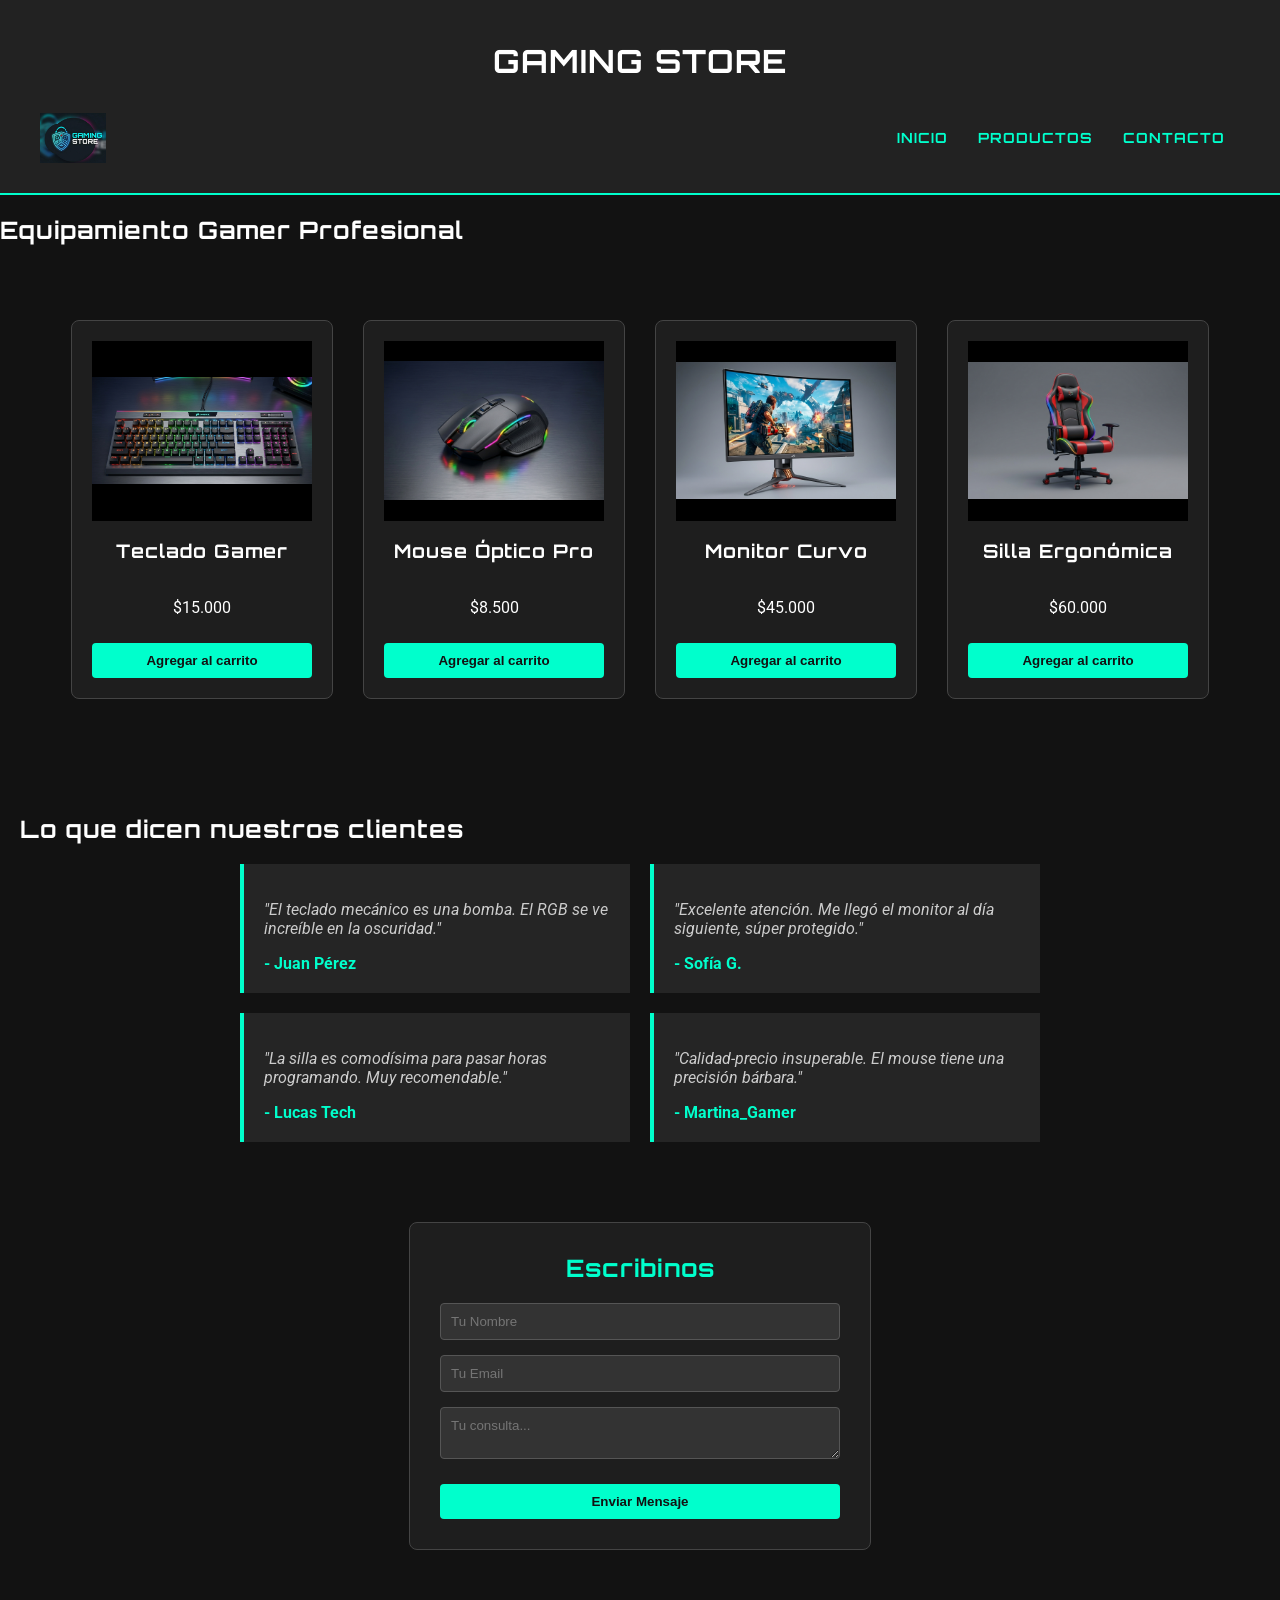
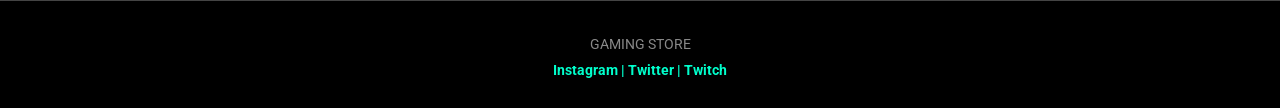
==== index.html @ 48568180 "Pre-entrega" ====
<!DOCTYPE html>
<html lang="es">
<head>
    <meta charset="UTF-8">
    <meta name="viewport" content="width=device-width, initial-scale=1.0">
    <title>GAMING STORE</title>
    <link rel="preconnect" href="https://fonts.googleapis.com">
<link rel="preconnect" href="https://fonts.gstatic.com" crossorigin>
<link href="https://fonts.googleapis.com/css2?family=Orbitron:wght@400;700&family=Roboto:wght@400;700&display=swap" rel="stylesheet">
    <link rel="stylesheet" href="estilo.css">
</head>
<body>

    <header>
        <h1>GAMING STORE</h1>
        <nav>
            <a href="#inicio" class="logo-link">
        <img src="img/logo.png" alt="Gaming Store Logo" class="logo-img">
    </a>
    <ul>
        <li><a href="#inicio">Inicio</a></li>
        <li><a href="#catalogo">Productos</a></li>
        <li><a href="#contacto">Contacto</a></li>
    </ul>
</nav>
    </header>

    <main>
       <section id="catalogo">
    <h2>Equipamiento Gamer Profesional</h2>
    
    <div class="contenedor-productos">
        <!-- Tarjeta 1 -->
        <article class="producto">
            <img src="img/teclado.png" alt="Teclado Gamer">
            <h3>Teclado Gamer</h3>
            <p class="precio">$15.000</p>
            <button class="btn-comprar">Agregar al carrito</button>
        </article>

        <!-- Tarjeta 2 -->
        <article class="producto">
            <img src="img/mouse.png" alt="Mouse Gamer">
            <h3>Mouse Óptico Pro</h3>
            <p class="precio">$8.500</p>
            <button class="btn-comprar">Agregar al carrito</button>
        </article>

        <!-- Tarjeta 3 -->
        <article class="producto">
            <img src="img/monitor.png" alt="Monitor Gamer">
            <h3>Monitor Curvo</h3>
            <p class="precio">$45.000</p>
            <button class="btn-comprar">Agregar al carrito</button>
        </article>

        <!-- Tarjeta 4 -->
        <article class="producto">
            <img src="img/silla.png" alt="Silla Gamer">
            <h3>Silla Ergonómica</h3>
            <p class="precio">$60.000</p>
            <button class="btn-comprar">Agregar al carrito</button>
        </article>
    </div>
</section>
        </section>

        <section id="resenas">
    <h2>Lo que dicen nuestros clientes</h2>
    <div class="grid-resenas">
        <article class="resena">
            <p>"El teclado mecánico es una bomba. El RGB se ve increíble en la oscuridad."</p>
            <span>- Juan Pérez</span>
        </article>
        <article class="resena">
            <p>"Excelente atención. Me llegó el monitor al día siguiente, súper protegido."</p>
            <span>- Sofía G.</span>
        </article>
        <article class="resena">
            <p>"La silla es comodísima para pasar horas programando. Muy recomendable."</p>
            <span>- Lucas Tech</span>
        </article>
        <article class="resena">
            <p>"Calidad-precio insuperable. El mouse tiene una precisión bárbara."</p>
            <span>- Martina_Gamer</span>
        </article>
    </div>
</section>

        <section id="contacto">
    <h2>Escribinos</h2>
    <form action="https://formspree.io/f/mwvyyapr" method="POST">
    <input type="text" name="nombre" placeholder="Tu Nombre" required>
    <input type="email" name="email" placeholder="Tu Email" required>
    <textarea name="mensaje" placeholder="Tu consulta..."></textarea>
    <button type="submit" class="btn-comprar">Enviar Mensaje</button>
</form>
</section>
    </main>

    <footer>
    <p>GAMING STORE</p>
    <div class="redes">
        <span>Instagram</span> | <span>Twitter</span> | <span>Twitch</span>
    </div>
</footer>

</body>
</html>
---- estilo.css ----
body {
    background-color: #121212; 
    color: white;
    font-family: 'Roboto', sans-serif;
    margin: 0;
    padding: 0;
}

/* Títulos y menú */

h1, h2, h3, nav a {
    font-family: 'Orbitron', sans-serif; 
    letter-spacing: 1px;
}


header {
    background-color: #222;
    padding: 20px;
    text-align: center;
    border-bottom: 2px solid #00ffcc; 
}

.logo-img {
    
    height: 50px;  
    width: auto;   
    display: block; 
}

/* NAV  */

nav {
    display: flex;           
    justify-content: space-between; 
    align-items: center;    
    padding: 10px 20px;      
}




nav ul {
    list-style: none; 
    padding: 0;
    display: flex; 
    justify-content: center; 
    margin: 0;
}

nav li {
    margin: 0 15px; 
}

nav a {
    color: #00ffcc;
    text-decoration: none;
    font-weight: bold;
    text-transform: uppercase;
    font-size: 14px;
}

nav a:hover {
    color: white;
}


.contenedor-productos {
    display: flex;
    flex-wrap: wrap; 
    justify-content: center; 
    padding: 40px 20px;
}

/* TARJETAS  */
.producto {
    background-color: #1e1e1e;
    border: 1px solid #444;
    margin: 15px;
    padding: 20px;
    width: 220px;
    text-align: center;
    border-radius: 8px; 
    display: flex;
    flex-direction: column;
    justify-content: space-between;
}

.producto img {
    width: 100%; 
    height: 180px;
    object-fit: contain; 
    background-color: #000;
}

/* BOTÓN DE COMPRA */
.btn-comprar {
    background-color: #00ffcc;
    color: #121212;
    border: none;
    padding: 10px;
    width: 100%;
    cursor: pointer;
    font-weight: bold;
    margin-top: 10px;
    border-radius: 4px;
}

.btn-comprar:hover {
    background-color: #00ccaa; 
}



/* FORMULARIO */
#contacto {
    background-color: #1e1e1e;
    max-width: 400px; 
    margin: 40px auto; 
    padding: 30px;
    border-radius: 8px;
    border: 1px solid #444;
}

#contacto h2 {
    text-align: center;
    color: #00ffcc;
    margin-top: 0;
}

form {
    display: flex;
    flex-direction: column; 
}

input, textarea {
    background-color: #333;
    color: white;
    border: 1px solid #555;
    padding: 10px;
    margin-bottom: 15px; 
    border-radius: 4px;
    font-family: Arial, sans-serif;
}






/* RESEÑAS */
#resenas {
    padding: 40px 20px;
}

.grid-resenas {
    display: grid;
    grid-template-columns: 1fr 1fr; 
    gap: 20px;
    max-width: 800px;
    margin: 0 auto;
}

.resena {
    background-color: #252525;
    padding: 20px;
    border-left: 4px solid #00ffcc; 
    
}

.resena p {
    font-style: italic;
    color: #ccc;
}

.resena span {
    display: block;
    margin-top: 10px;
    font-weight: bold;
    color: #00ffcc;
}

/* FOOTER */
footer {
    background-color: #000;
    color: #888; 
    text-align: center;
    padding: 30px;
    margin-top: 50px; 
    border-top: 1px solid #444;
    font-size: 14px;
}

footer p {
    margin: 5px 0;
}

.redes {
    margin-top: 10px;
    color: #00ffcc; 
    font-weight: bold;
}

/* MEDIA QUERY */
@media (max-width: 600px) {
    .producto {
        width: 85%; 
    }
    
    nav {
        display: flex;
        flex-direction: column; 
        gap: 10px;
    }

   
}
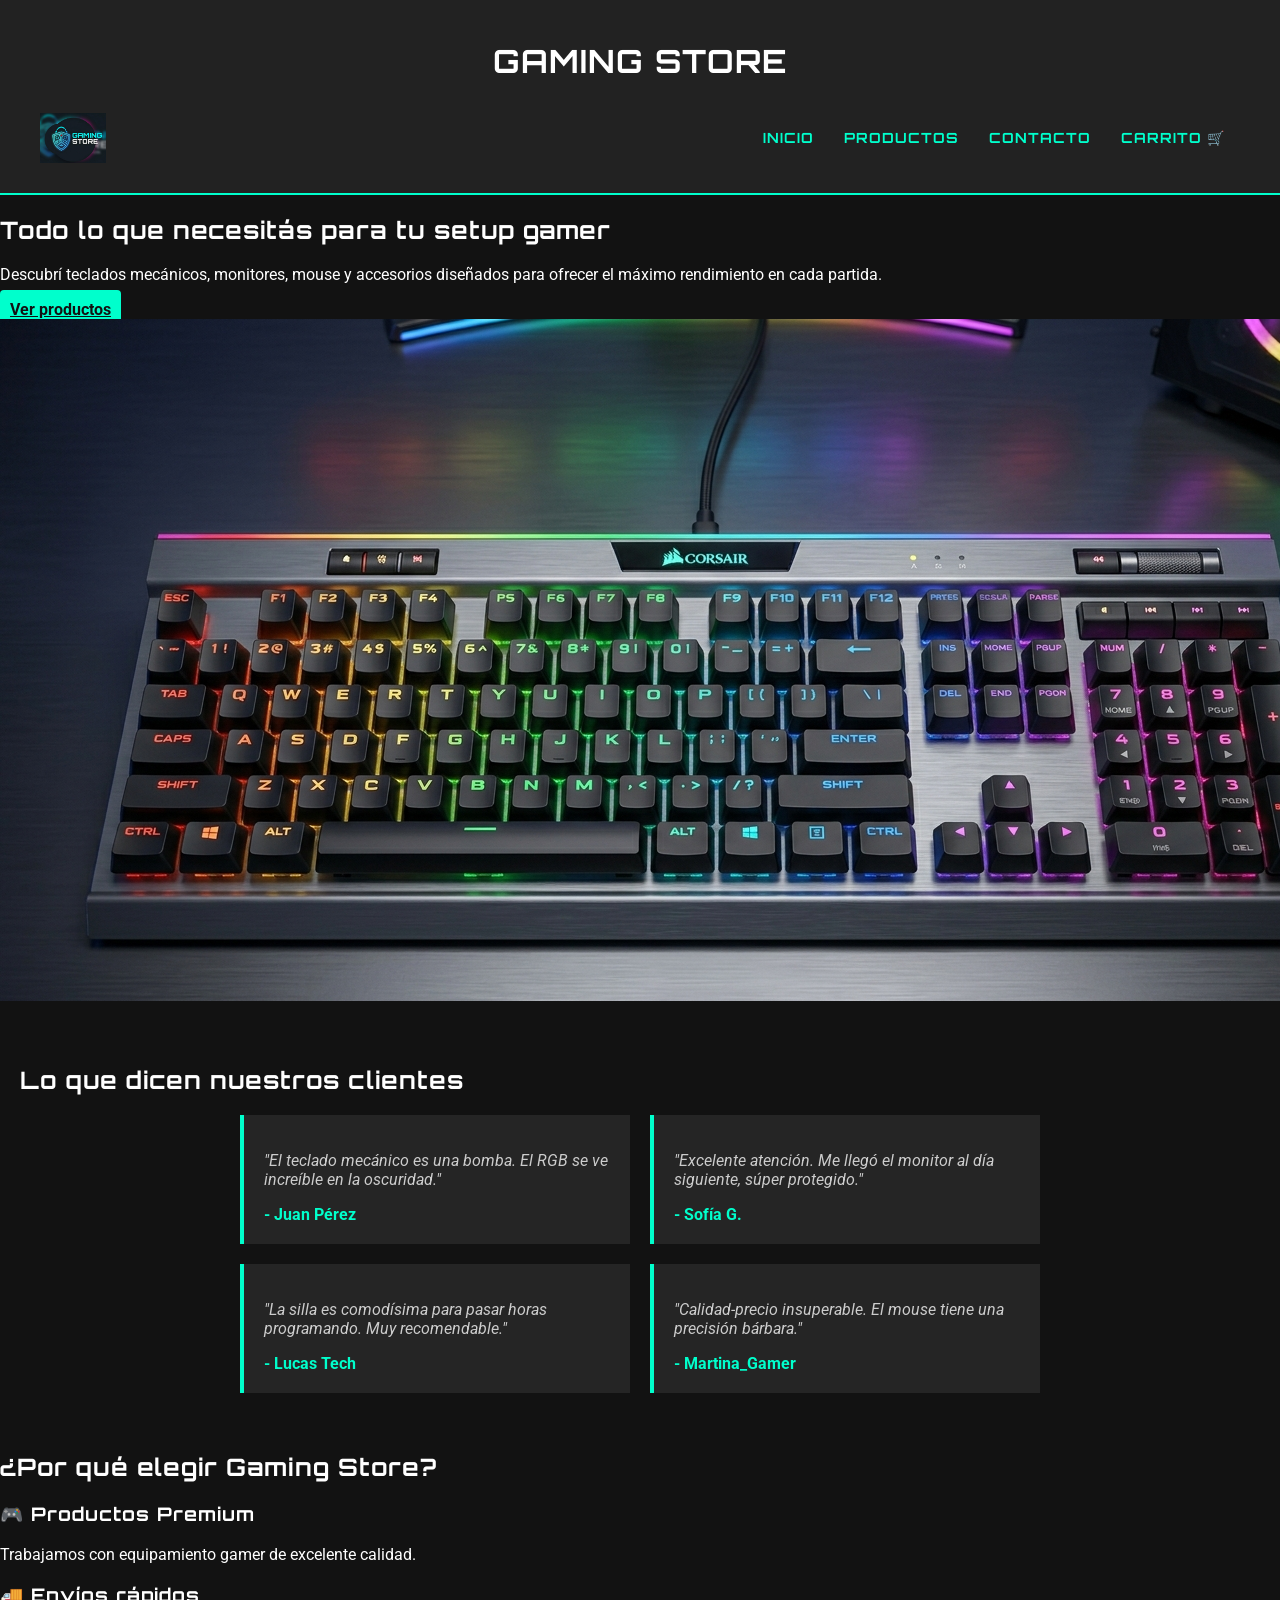
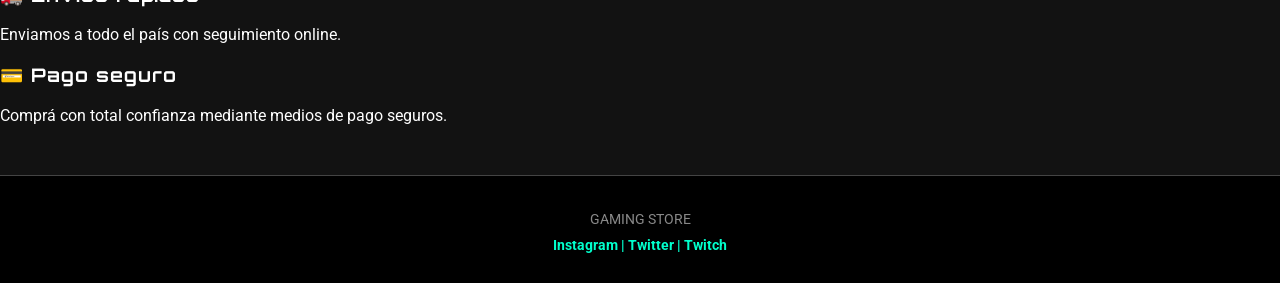
==== commit 1c2ad162: "index.html" ====
--- a/index.html
+++ b/index.html
@@ -11,59 +11,53 @@
 </head>
 <body>
 
-    <header>
-        <h1>GAMING STORE</h1>
-        <nav>
-            <a href="#inicio" class="logo-link">
-        <img src="img/logo.png" alt="Gaming Store Logo" class="logo-img">
-    </a>
-    <ul>
-        <li><a href="#inicio">Inicio</a></li>
-        <li><a href="#catalogo">Productos</a></li>
-        <li><a href="#contacto">Contacto</a></li>
-    </ul>
-</nav>
-    </header>
+ <header>
+    <h1>GAMING STORE</h1>
 
-    <main>
-       <section id="catalogo">
-    <h2>Equipamiento Gamer Profesional</h2>
-    
-    <div class="contenedor-productos">
-        <!-- Tarjeta 1 -->
-        <article class="producto">
-            <img src="img/teclado.png" alt="Teclado Gamer">
-            <h3>Teclado Gamer</h3>
-            <p class="precio">$15.000</p>
-            <button class="btn-comprar">Agregar al carrito</button>
-        </article>
+    <nav>
+        <a href="index.html" class="logo-link">
+            <img src="img/logo.png" alt="Gaming Store Logo" class="logo-img">
+        </a>
 
-        <!-- Tarjeta 2 -->
-        <article class="producto">
-            <img src="img/mouse.png" alt="Mouse Gamer">
-            <h3>Mouse Óptico Pro</h3>
-            <p class="precio">$8.500</p>
-            <button class="btn-comprar">Agregar al carrito</button>
-        </article>
+        <ul>
+            <li><a href="index.html">Inicio</a></li>
+            <li><a href="productos.html">Productos</a></li>
+            <li><a href="contacto.html">Contacto</a></li>
+            <li><a href="carrito.html">Carrito 🛒</a></li>
+        </ul>
+    </nav>
+</header>
 
-        <!-- Tarjeta 3 -->
-        <article class="producto">
-            <img src="img/monitor.png" alt="Monitor Gamer">
-            <h3>Monitor Curvo</h3>
-            <p class="precio">$45.000</p>
-            <button class="btn-comprar">Agregar al carrito</button>
-        </article>
 
-        <!-- Tarjeta 4 -->
-        <article class="producto">
-            <img src="img/silla.png" alt="Silla Gamer">
-            <h3>Silla Ergonómica</h3>
-            <p class="precio">$60.000</p>
-            <button class="btn-comprar">Agregar al carrito</button>
-        </article>
+<section id="inicio">
+
+    <div class="hero">
+
+        <div class="hero-texto">
+
+            <h2>Todo lo que necesitás para tu setup gamer</h2>
+
+            <p>
+                Descubrí teclados mecánicos, monitores,
+                mouse y accesorios diseñados para ofrecer
+                el máximo rendimiento en cada partida.
+            </p>
+
+            <a href="productos.html" class="btn-comprar">
+                Ver productos
+            </a>
+
+        </div>
+
+        <div class="hero-imagen">
+            <img src="img/teclado.png" alt="Setup Gamer">
+        </div>
+
     </div>
+
 </section>
-        </section>
+
+   
 
         <section id="resenas">
     <h2>Lo que dicen nuestros clientes</h2>
@@ -87,16 +81,48 @@
     </div>
 </section>
 
-        <section id="contacto">
-    <h2>Escribinos</h2>
-    <form action="https://formspree.io/f/mwvyyapr" method="POST">
-    <input type="text" name="nombre" placeholder="Tu Nombre" required>
-    <input type="email" name="email" placeholder="Tu Email" required>
-    <textarea name="mensaje" placeholder="Tu consulta..."></textarea>
-    <button type="submit" class="btn-comprar">Enviar Mensaje</button>
-</form>
+    <section id="beneficios">
+
+    <h2>¿Por qué elegir Gaming Store?</h2>
+
+    <div class="beneficios">
+
+        <article>
+
+            <h3>🎮 Productos Premium</h3>
+
+            <p>
+                Trabajamos con equipamiento gamer
+                de excelente calidad.
+            </p>
+
+        </article>
+
+        <article>
+
+            <h3>🚚 Envíos rápidos</h3>
+
+            <p>
+                Enviamos a todo el país
+                con seguimiento online.
+            </p>
+
+        </article>
+
+        <article>
+
+            <h3>💳 Pago seguro</h3>
+
+            <p>
+                Comprá con total confianza
+                mediante medios de pago seguros.
+            </p>
+
+        </article>
+
+    </div>
+
 </section>
-    </main>
 
     <footer>
     <p>GAMING STORE</p>
@@ -106,4 +132,4 @@
 </footer>
 
 </body>
-</html>+</html>
